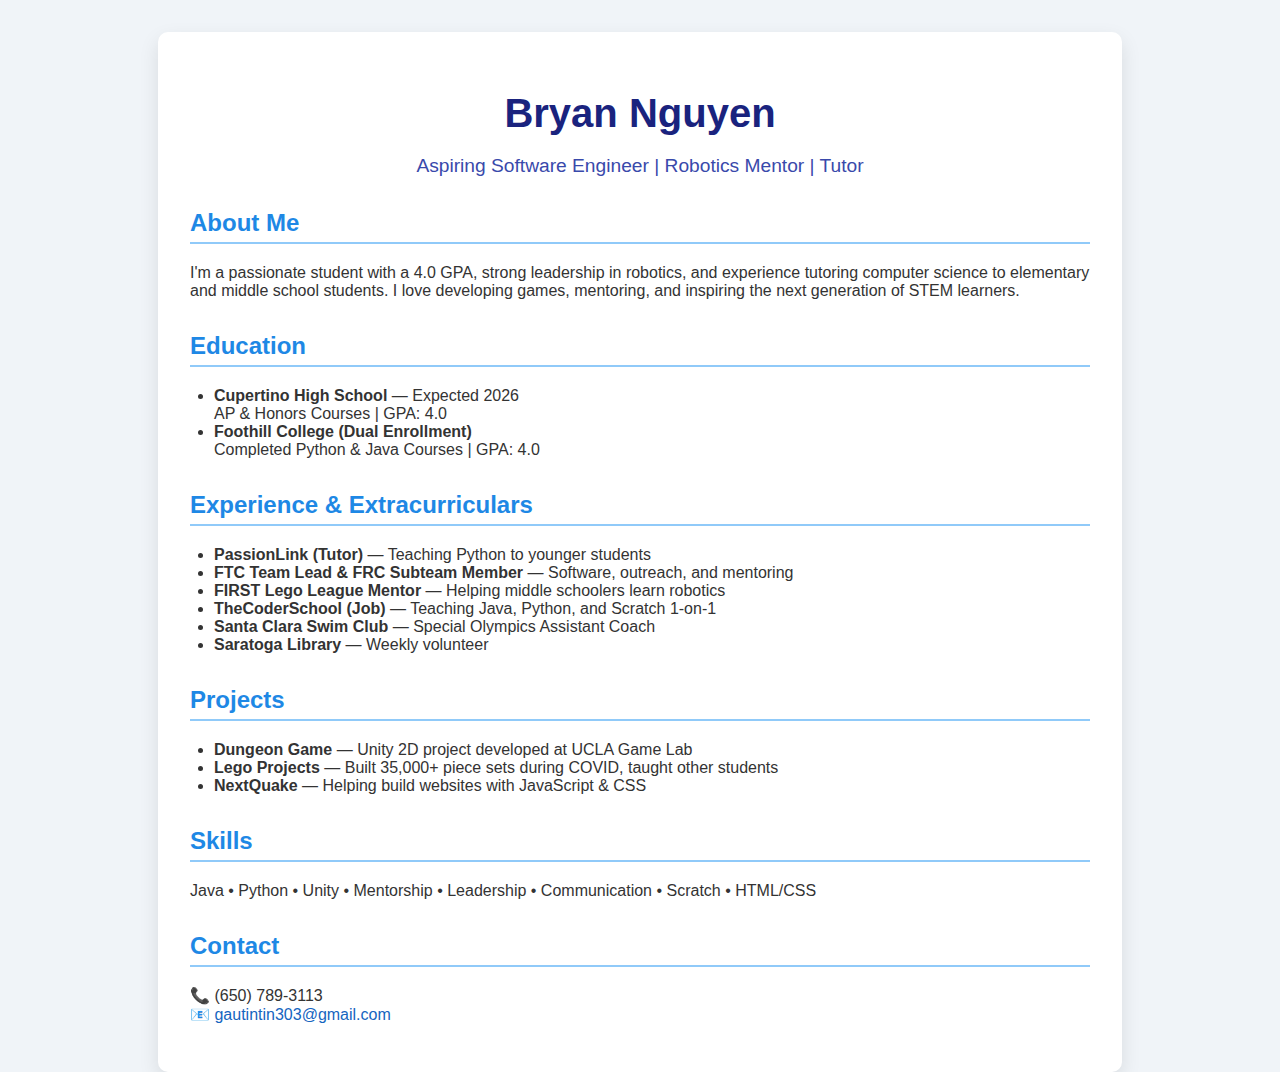
==== resume.html @ 2995bba1 "updated index, added resume.html" ====
<!DOCTYPE html>
<html lang="en">
<head>
  <meta charset="UTF-8" />
  <meta name="viewport" content="width=device-width, initial-scale=1.0"/>
  <title>Bryan Nguyen - Portfolio</title>
  <link rel="stylesheet" href="style.css" />
</head>
<body>
  <div class="container">
    <header>
      <h1>Bryan Nguyen</h1>
      <p>Aspiring Software Engineer | Robotics Mentor | Tutor</p>
    </header>

    <section>
      <h2>About Me</h2>
      <p>
        I'm a passionate student with a 4.0 GPA, strong leadership in robotics, and experience tutoring
        computer science to elementary and middle school students. I love developing games, mentoring,
        and inspiring the next generation of STEM learners.
      </p>
    </section>

    <section>
      <h2>Education</h2>
      <ul>
        <li><strong>Cupertino High School</strong> — Expected 2026<br/>AP & Honors Courses | GPA: 4.0</li>
        <li><strong>Foothill College (Dual Enrollment)</strong><br/>Completed Python & Java Courses | GPA: 4.0</li>
      </ul>
    </section>

    <section>
      <h2>Experience & Extracurriculars</h2>
      <ul>
        <li><strong>PassionLink (Tutor)</strong> — Teaching Python to younger students</li>
        <li><strong>FTC Team Lead & FRC Subteam Member</strong> — Software, outreach, and mentoring</li>
        <li><strong>FIRST Lego League Mentor</strong> — Helping middle schoolers learn robotics</li>
        <li><strong>TheCoderSchool (Job)</strong> — Teaching Java, Python, and Scratch 1-on-1</li>
        <li><strong>Santa Clara Swim Club</strong> — Special Olympics Assistant Coach</li>
        <li><strong>Saratoga Library</strong> — Weekly volunteer</li>
      </ul>
    </section>

    <section>
      <h2>Projects</h2>
      <ul>
        <li><strong>Dungeon Game</strong> — Unity 2D project developed at UCLA Game Lab</li>
        <li><strong>Lego Projects</strong> — Built 35,000+ piece sets during COVID, taught other students</li>
        <li><strong>NextQuake</strong> — Helping build websites with JavaScript & CSS</li>
      </ul>
    </section>

    <section>
      <h2>Skills</h2>
      <p>Java • Python • Unity • Mentorship • Leadership • Communication • Scratch • HTML/CSS</p>
    </section>

    <section>
      <h2>Contact</h2>
      <p>📞 (650) 789-3113<br/>
      📧 <a href="mailto:gautintin303@gmail.com">gautintin303@gmail.com</a><br/>
    </section>
  </div>
</body>
</html>
---- style.css ----
body {
    font-family: 'Segoe UI', Tahoma, Geneva, Verdana, sans-serif;
    background-color: #f0f4f8;
    color: #333;
    margin: 0;
    padding: 0;
  }
  
  .container {
    max-width: 900px;
    margin: auto;
    padding: 2rem;
    background: #fff;
    border-radius: 10px;
    box-shadow: 0 8px 20px rgba(0, 0, 0, 0.1);
    margin-top: 2rem;
  }
  
  header {
    text-align: center;
    margin-bottom: 2rem;
  }
  
  header h1 {
    font-size: 2.5rem;
    color: #1a237e;
    margin-bottom: 0.5rem;
  }
  
  header p {
    font-size: 1.2rem;
    color: #3949ab;
  }
  
  h2 {
    color: #1e88e5;
    border-bottom: 2px solid #90caf9;
    padding-bottom: 5px;
    margin-top: 2rem;
  }
  
  ul {
    list-style-type: disc;
    padding-left: 1.5rem;
  }
  
  a {
    color: #1565c0;
    text-decoration: none;
  }
  
  a:hover {
    text-decoration: underline;
  }
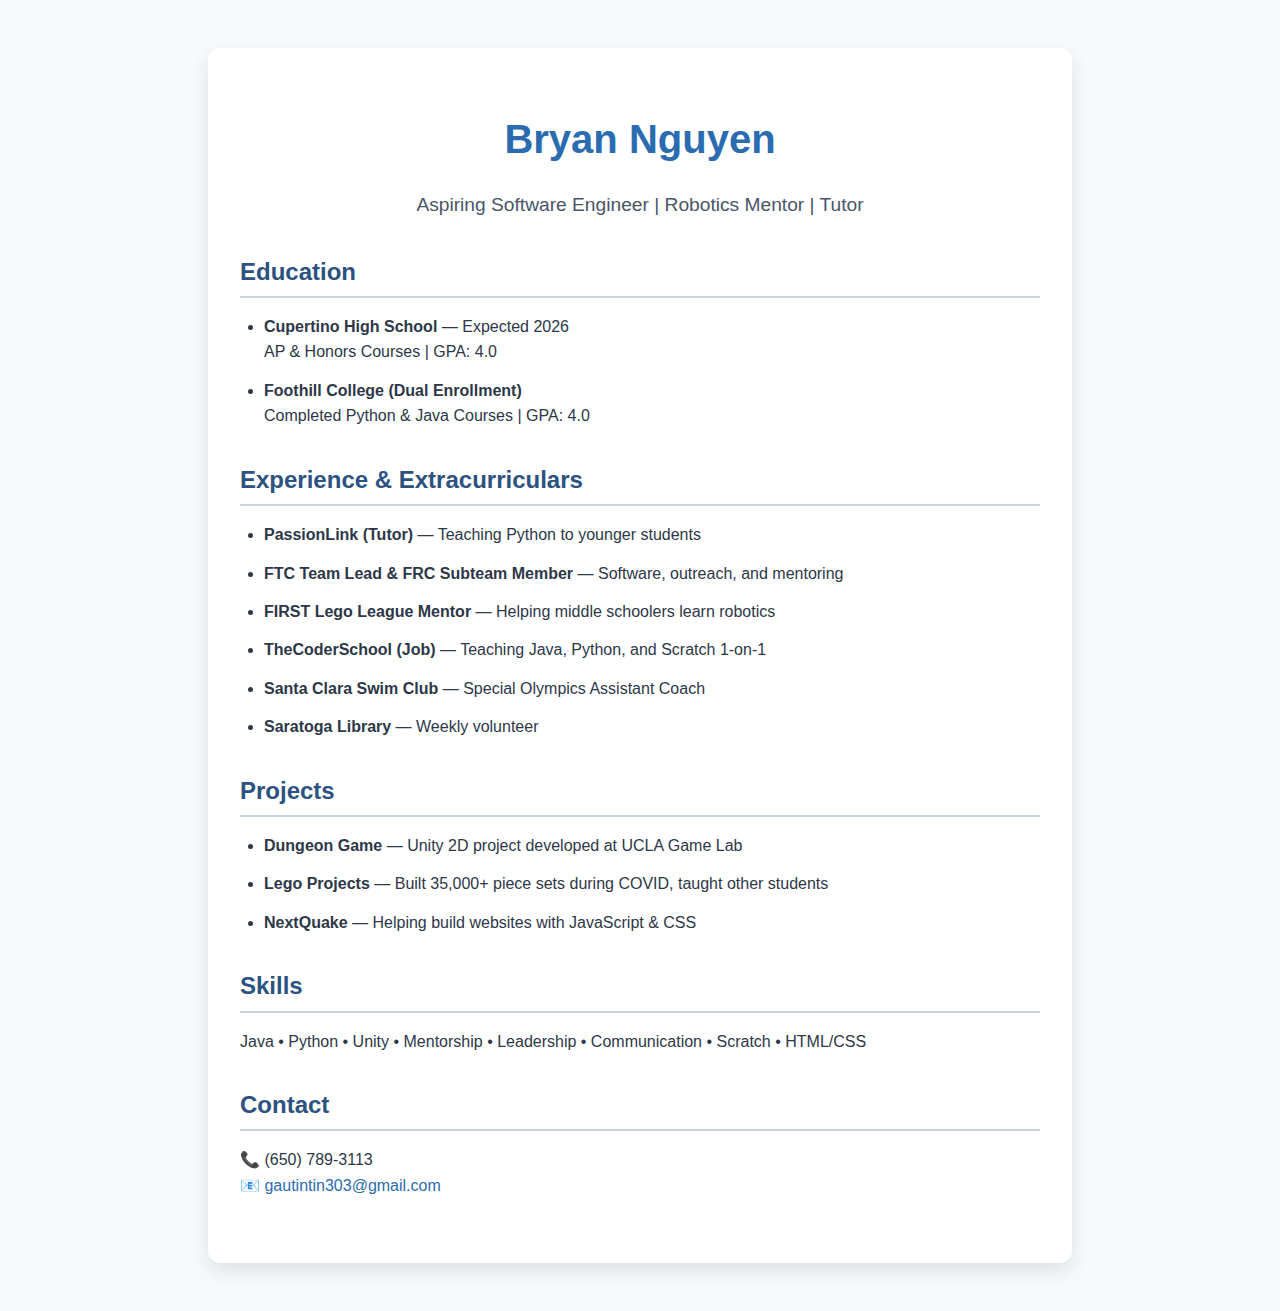
==== commit ea059434: "updated index and resume" ====
--- a/resume.html
+++ b/resume.html
@@ -4,7 +4,7 @@
   <meta charset="UTF-8" />
   <meta name="viewport" content="width=device-width, initial-scale=1.0"/>
   <title>Bryan Nguyen - Portfolio</title>
-  <link rel="stylesheet" href="style.css" />
+  <link rel="stylesheet" href="resume.css" />
 </head>
 <body>
   <div class="container">
@@ -12,15 +12,6 @@
       <h1>Bryan Nguyen</h1>
       <p>Aspiring Software Engineer | Robotics Mentor | Tutor</p>
     </header>
-
-    <section>
-      <h2>About Me</h2>
-      <p>
-        I'm a passionate student with a 4.0 GPA, strong leadership in robotics, and experience tutoring
-        computer science to elementary and middle school students. I love developing games, mentoring,
-        and inspiring the next generation of STEM learners.
-      </p>
-    </section>
 
     <section>
       <h2>Education</h2>
--- a/resume.css
+++ b/resume.css
@@ -0,0 +1,86 @@
+body {
+    margin: 0;
+    padding: 0;
+    font-family: 'Segoe UI', Tahoma, Geneva, Verdana, sans-serif;
+    background-color: #f7fafc;
+    color: #2d3748;
+    line-height: 1.6;
+}
+
+.container {
+    max-width: 800px;
+    margin: 3rem auto;
+    padding: 2rem;
+    background-color: white;
+    border-radius: 12px;
+    box-shadow: 0 8px 20px rgba(0, 0, 0, 0.1);
+}
+
+header {
+    text-align: center;
+    margin-bottom: 2rem;
+}
+
+header h1 {
+    font-size: 2.5rem;
+    color: #2b6cb0;
+    margin-bottom: 0.3rem;
+}
+
+header p {
+    font-size: 1.2rem;
+    color: #4a5568;
+}
+
+section {
+    margin-bottom: 2rem;
+}
+
+section h2 {
+    font-size: 1.5rem;
+    color: #2c5282;
+    border-bottom: 2px solid #cbd5e0;
+    padding-bottom: 0.3rem;
+    margin-bottom: 1rem;
+}
+
+ul {
+    padding-left: 1.5rem;
+}
+
+ul li {
+    margin-bottom: 0.8rem;
+}
+
+strong {
+    color: #2d3748;
+}
+
+a {
+    color: #2b6cb0;
+    text-decoration: none;
+}
+
+a:hover {
+    text-decoration: underline;
+}
+
+/* Responsive layout for smaller screens */
+@media screen and (max-width: 600px) {
+    .container {
+        padding: 1rem;
+        margin: 1rem;
+    }
+
+    header h1 {
+        font-size: 2rem;
+    }
+
+    header p {
+        font-size: 1rem;
+    }
+
+    section h2 {
+        font-size: 1.3rem;
+    }
+}
